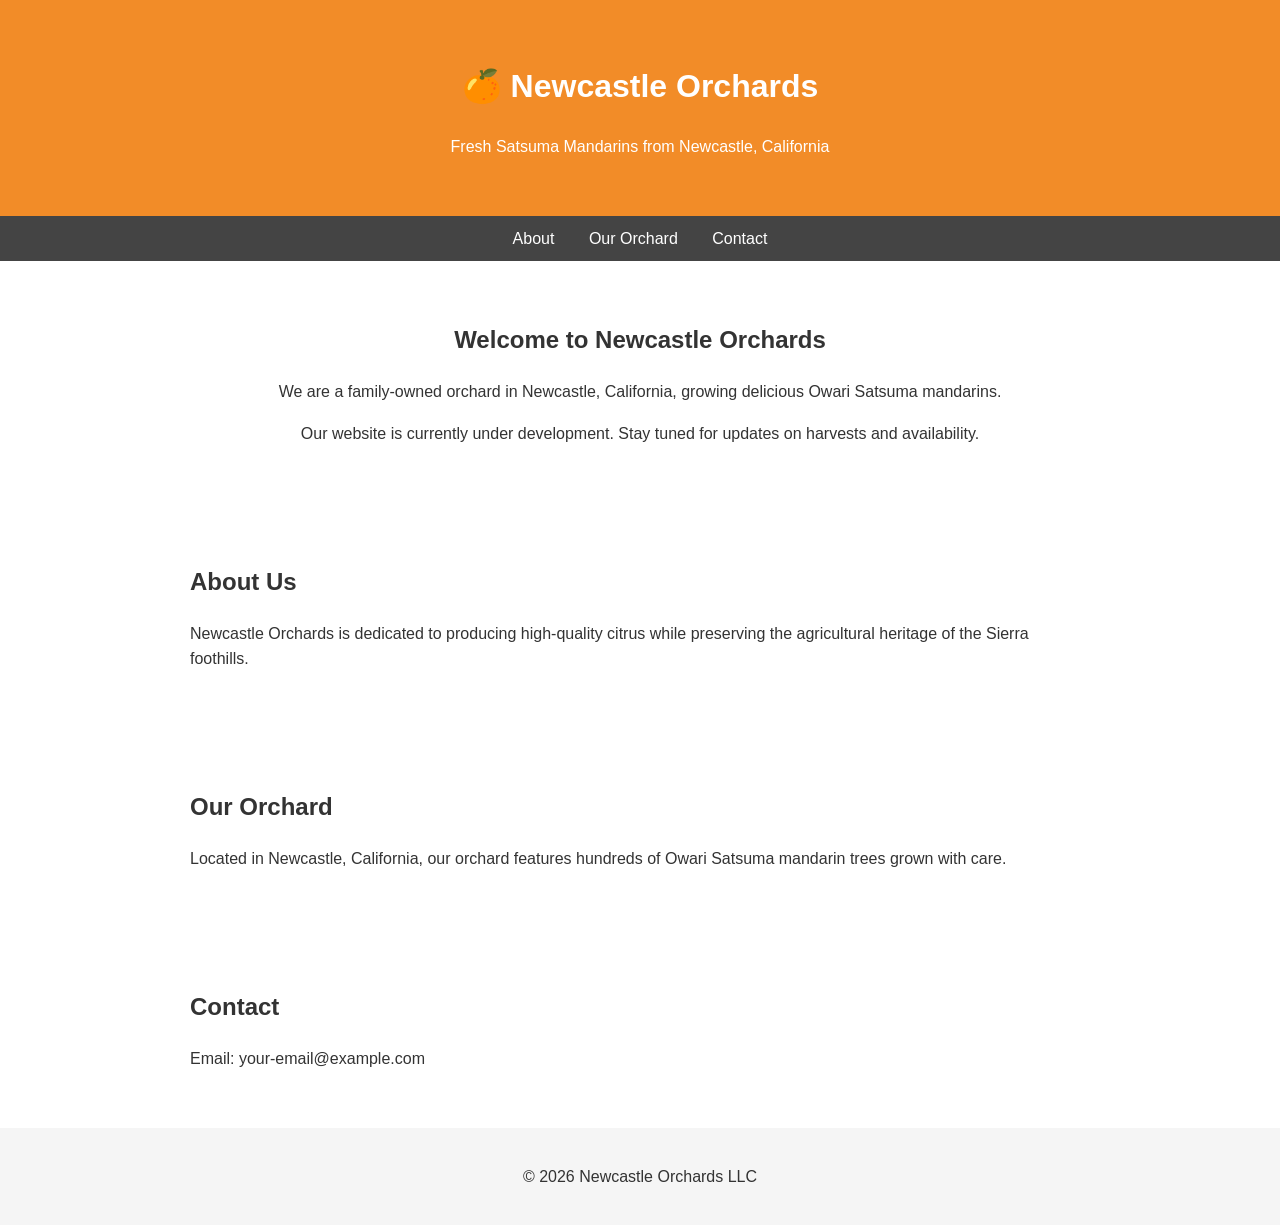
==== index.html @ 072e0626 "Add initial HTML structure for Newcastle Orchards" ====
<!DOCTYPE html>
<html lang="en">
<head>
    <meta charset="UTF-8">
    <meta name="viewport" content="width=device-width, initial-scale=1.0">
    <title>Newcastle Orchards</title>

    <style>
        body {
            font-family: Arial, sans-serif;
            margin: 0;
            line-height: 1.6;
            color: #333;
        }

        header {
            background: #f28c28;
            color: white;
            padding: 40px 20px;
            text-align: center;
        }

        nav {
            background: #444;
            text-align: center;
            padding: 10px;
        }

        nav a {
            color: white;
            text-decoration: none;
            margin: 0 15px;
        }

        section {
            max-width: 900px;
            margin: auto;
            padding: 40px 20px;
        }

        footer {
            background: #f5f5f5;
            text-align: center;
            padding: 20px;
        }

        .hero {
            text-align: center;
        }

        .button {
            display: inline-block;
            background: #f28c28;
            color: white;
            padding: 12px 20px;
            text-decoration: none;
            border-radius: 5px;
        }
    </style>
</head>

<body>

<header>
    <h1>🍊 Newcastle Orchards</h1>
    <p>Fresh Satsuma Mandarins from Newcastle, California</p>
</header>

<nav>
    <a href="#about">About</a>
    <a href="#orchard">Our Orchard</a>
    <a href="#contact">Contact</a>
</nav>

<section class="hero">
    <h2>Welcome to Newcastle Orchards</h2>

    <p>
        We are a family-owned orchard in Newcastle, California,
        growing delicious Owari Satsuma mandarins.
    </p>

    <p>
        Our website is currently under development.
        Stay tuned for updates on harvests and availability.
    </p>
</section>

<section id="about">
    <h2>About Us</h2>

    <p>
        Newcastle Orchards is dedicated to producing high-quality
        citrus while preserving the agricultural heritage of the
        Sierra foothills.
    </p>
</section>

<section id="orchard">
    <h2>Our Orchard</h2>

    <p>
        Located in Newcastle, California, our orchard features
        hundreds of Owari Satsuma mandarin trees grown with care.
    </p>
</section>

<section id="contact">
    <h2>Contact</h2>

    <p>
        Email: your-email@example.com
    </p>
</section>

<footer>
    <p>&copy; 2026 Newcastle Orchards LLC</p>
</footer>

</body>
</html>
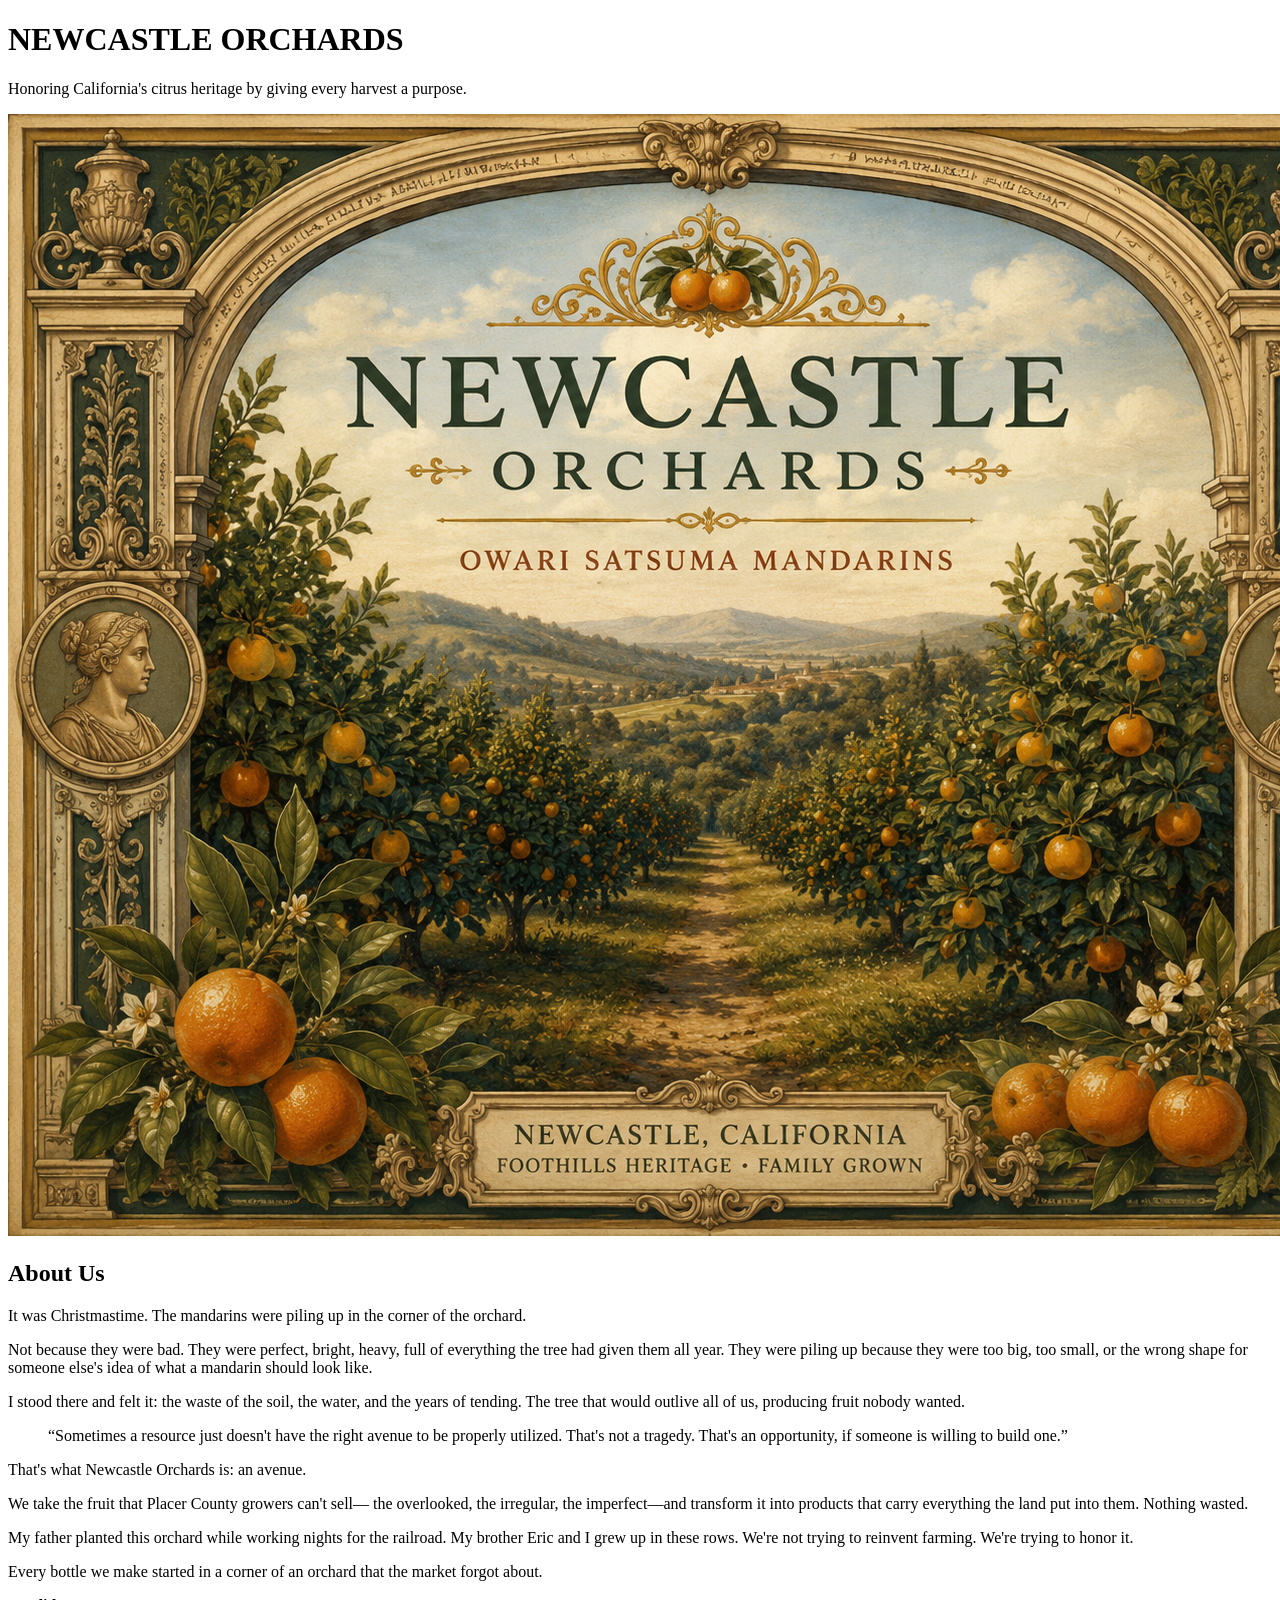
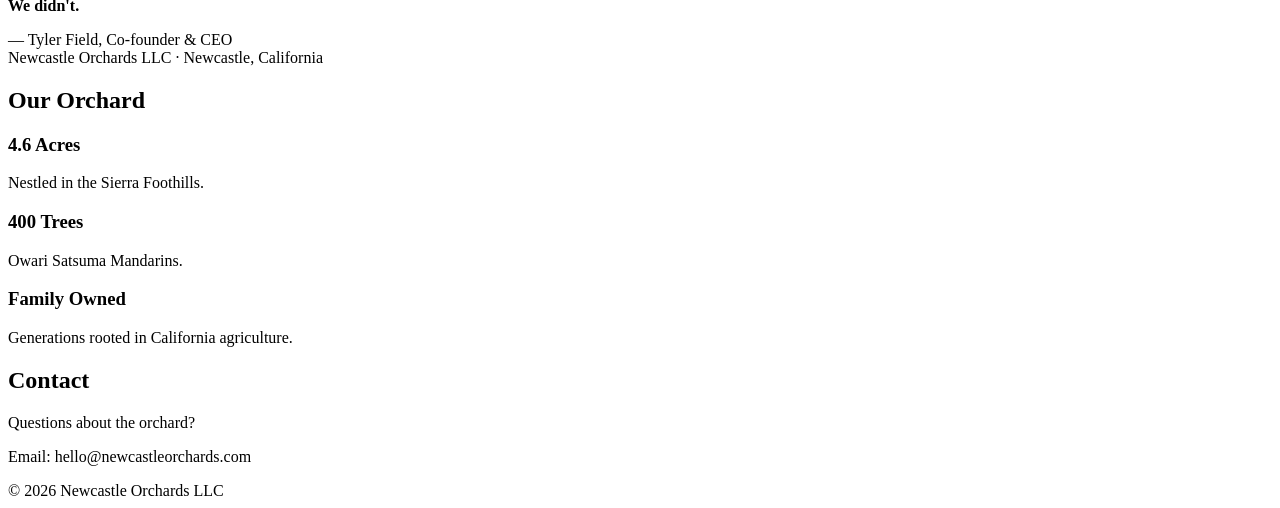
==== commit 9a336468: "Revise index.html for content and layout updates Updated the HTML structure and content for Newcastl" ====
--- a/index.html
+++ b/index.html
@@ -5,116 +5,129 @@
     <meta name="viewport" content="width=device-width, initial-scale=1.0">
     <title>Newcastle Orchards</title>
 
-    <style>
-        body {
-            font-family: Arial, sans-serif;
-            margin: 0;
-            line-height: 1.6;
-            color: #333;
-        }
-
-        header {
-            background: #f28c28;
-            color: white;
-            padding: 40px 20px;
-            text-align: center;
-        }
-
-        nav {
-            background: #444;
-            text-align: center;
-            padding: 10px;
-        }
-
-        nav a {
-            color: white;
-            text-decoration: none;
-            margin: 0 15px;
-        }
-
-        section {
-            max-width: 900px;
-            margin: auto;
-            padding: 40px 20px;
-        }
-
-        footer {
-            background: #f5f5f5;
-            text-align: center;
-            padding: 20px;
-        }
-
-        .hero {
-            text-align: center;
-        }
-
-        .button {
-            display: inline-block;
-            background: #f28c28;
-            color: white;
-            padding: 12px 20px;
-            text-decoration: none;
-            border-radius: 5px;
-        }
-    </style>
+    <link rel="stylesheet" href="style.css">
 </head>
 
 <body>
 
 <header>
-    <h1>🍊 Newcastle Orchards</h1>
-    <p>Fresh Satsuma Mandarins from Newcastle, California</p>
+    <h1>NEWCASTLE ORCHARDS</h1>
+
+    <p>
+        Honoring California's citrus heritage by giving every harvest a purpose.
+    </p>
 </header>
 
-<nav>
-    <a href="#about">About</a>
-    <a href="#orchard">Our Orchard</a>
-    <a href="#contact">Contact</a>
-</nav>
+<section class="hero">
+    <img src="images/hero-art.png"
+         alt="Newcastle Orchards Renaissance artwork">
+</section>
 
-<section class="hero">
-    <h2>Welcome to Newcastle Orchards</h2>
+<section>
+
+    <h2>About Us</h2>
 
     <p>
-        We are a family-owned orchard in Newcastle, California,
-        growing delicious Owari Satsuma mandarins.
+        It was Christmastime. The mandarins were piling up in the corner
+        of the orchard.
     </p>
 
     <p>
-        Our website is currently under development.
-        Stay tuned for updates on harvests and availability.
+        Not because they were bad. They were perfect, bright, heavy,
+        full of everything the tree had given them all year.
+        They were piling up because they were too big, too small,
+        or the wrong shape for someone else's idea of what a mandarin
+        should look like.
     </p>
+
+    <p>
+        I stood there and felt it: the waste of the soil, the water,
+        and the years of tending. The tree that would outlive all of us,
+        producing fruit nobody wanted.
+    </p>
+
+    <blockquote>
+        “Sometimes a resource just doesn't have the right avenue
+        to be properly utilized. That's not a tragedy.
+        That's an opportunity, if someone is willing to build one.”
+    </blockquote>
+
+    <p>
+        That's what Newcastle Orchards is: an avenue.
+    </p>
+
+    <p>
+        We take the fruit that Placer County growers can't sell—
+        the overlooked, the irregular, the imperfect—and transform it
+        into products that carry everything the land put into them.
+        Nothing wasted.
+    </p>
+
+    <p>
+        My father planted this orchard while working nights for
+        the railroad. My brother Eric and I grew up in these rows.
+        We're not trying to reinvent farming.
+        We're trying to honor it.
+    </p>
+
+    <p>
+        Every bottle we make started in a corner of an orchard
+        that the market forgot about.
+    </p>
+
+    <p><strong>We didn't.</strong></p>
+
+    <p>
+        — Tyler Field, Co-founder & CEO<br>
+        Newcastle Orchards LLC · Newcastle, California
+    </p>
+
 </section>
 
-<section id="about">
-    <h2>About Us</h2>
+<section class="facts">
 
-    <p>
-        Newcastle Orchards is dedicated to producing high-quality
-        citrus while preserving the agricultural heritage of the
-        Sierra foothills.
-    </p>
+    <h2>Our Orchard</h2>
+
+    <div class="fact-grid">
+
+        <div>
+            <h3>4.6 Acres</h3>
+            <p>Nestled in the Sierra Foothills.</p>
+        </div>
+
+        <div>
+            <h3>400 Trees</h3>
+            <p>Owari Satsuma Mandarins.</p>
+        </div>
+
+        <div>
+            <h3>Family Owned</h3>
+            <p>Generations rooted in California agriculture.</p>
+        </div>
+
+    </div>
+
 </section>
 
-<section id="orchard">
-    <h2>Our Orchard</h2>
+<section>
 
-    <p>
-        Located in Newcastle, California, our orchard features
-        hundreds of Owari Satsuma mandarin trees grown with care.
-    </p>
-</section>
-
-<section id="contact">
     <h2>Contact</h2>
 
     <p>
-        Email: your-email@example.com
+        Questions about the orchard?
     </p>
+
+    <p>
+        Email:
+        hello@newcastleorchards.com
+    </p>
+
 </section>
 
 <footer>
-    <p>&copy; 2026 Newcastle Orchards LLC</p>
+
+    © 2026 Newcastle Orchards LLC
+
 </footer>
 
 </body>
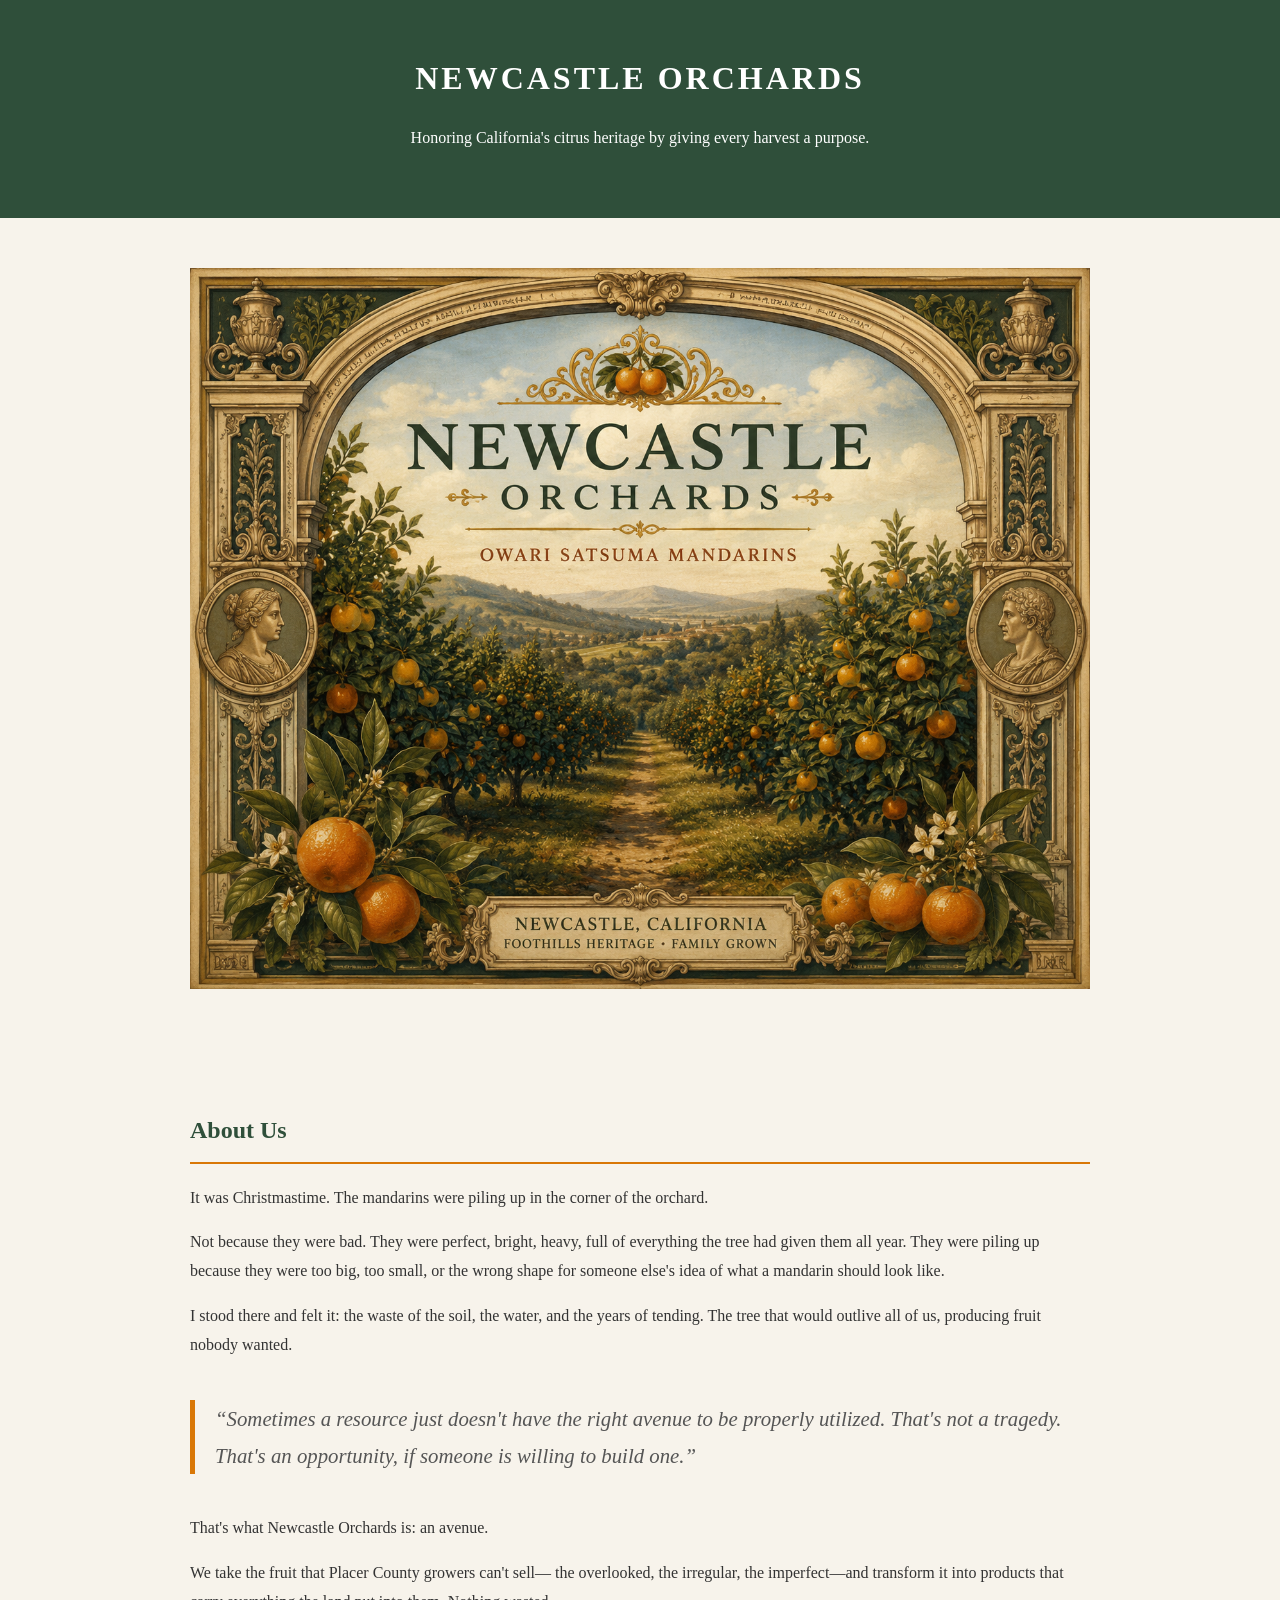
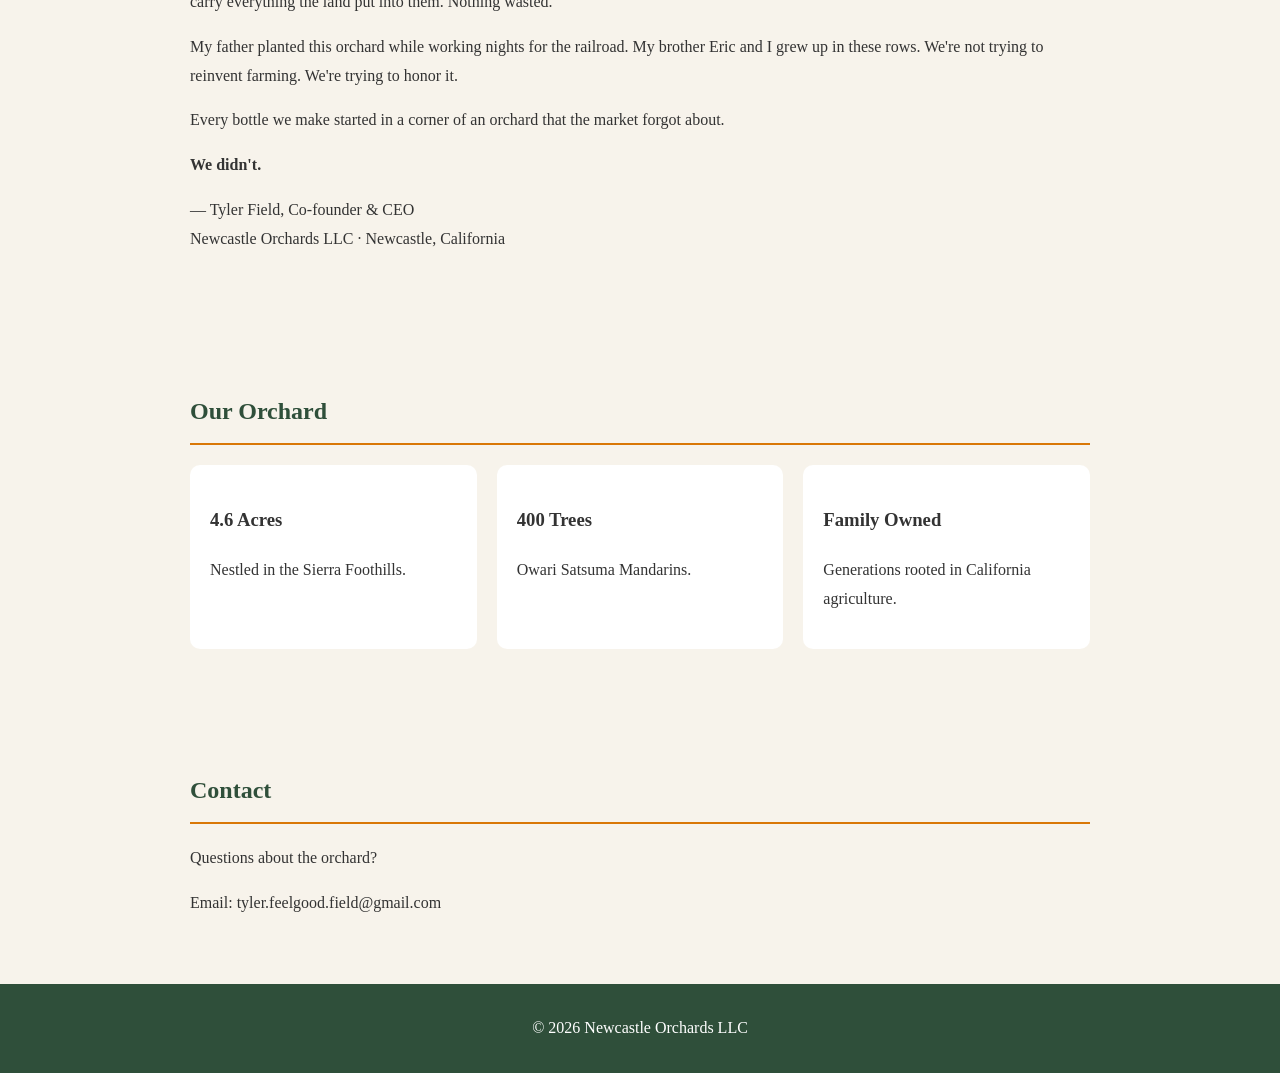
==== commit 66d690a0: "Update email address in index.html" ====
--- a/index.html
+++ b/index.html
@@ -119,7 +119,7 @@
 
     <p>
         Email:
-        hello@newcastleorchards.com
+        tyler.feelgood.field@gmail.com
     </p>
 
 </section>
--- a/style.css
+++ b/style.css
@@ -0,0 +1,72 @@
+body {
+    margin: 0;
+    font-family: Georgia, serif;
+    background: #F7F3EB;
+    color: #333;
+    line-height: 1.8;
+}
+
+header {
+    background: #2F4F3A;
+    color: white;
+    text-align: center;
+    padding: 50px 20px;
+}
+
+header h1 {
+    margin: 0;
+    letter-spacing: 3px;
+}
+
+.hero img {
+    width: 100%;
+    display: block;
+}
+
+section {
+    max-width: 900px;
+    margin: auto;
+    padding: 50px 25px;
+}
+
+h2 {
+    color: #2F4F3A;
+    border-bottom: 2px solid #D97706;
+    padding-bottom: 10px;
+}
+
+blockquote {
+    font-style: italic;
+    font-size: 1.3em;
+    border-left: 5px solid #D97706;
+    padding-left: 20px;
+    margin: 40px 0;
+    color: #555;
+}
+
+.fact-grid {
+    display: flex;
+    gap: 20px;
+    flex-wrap: wrap;
+}
+
+.fact-grid div {
+    flex: 1;
+    min-width: 200px;
+    background: white;
+    padding: 20px;
+    border-radius: 10px;
+}
+
+footer {
+    text-align: center;
+    padding: 30px;
+    background: #2F4F3A;
+    color: white;
+}
+
+@media (max-width: 700px) {
+    .fact-grid {
+        flex-direction: column;
+    }
+}
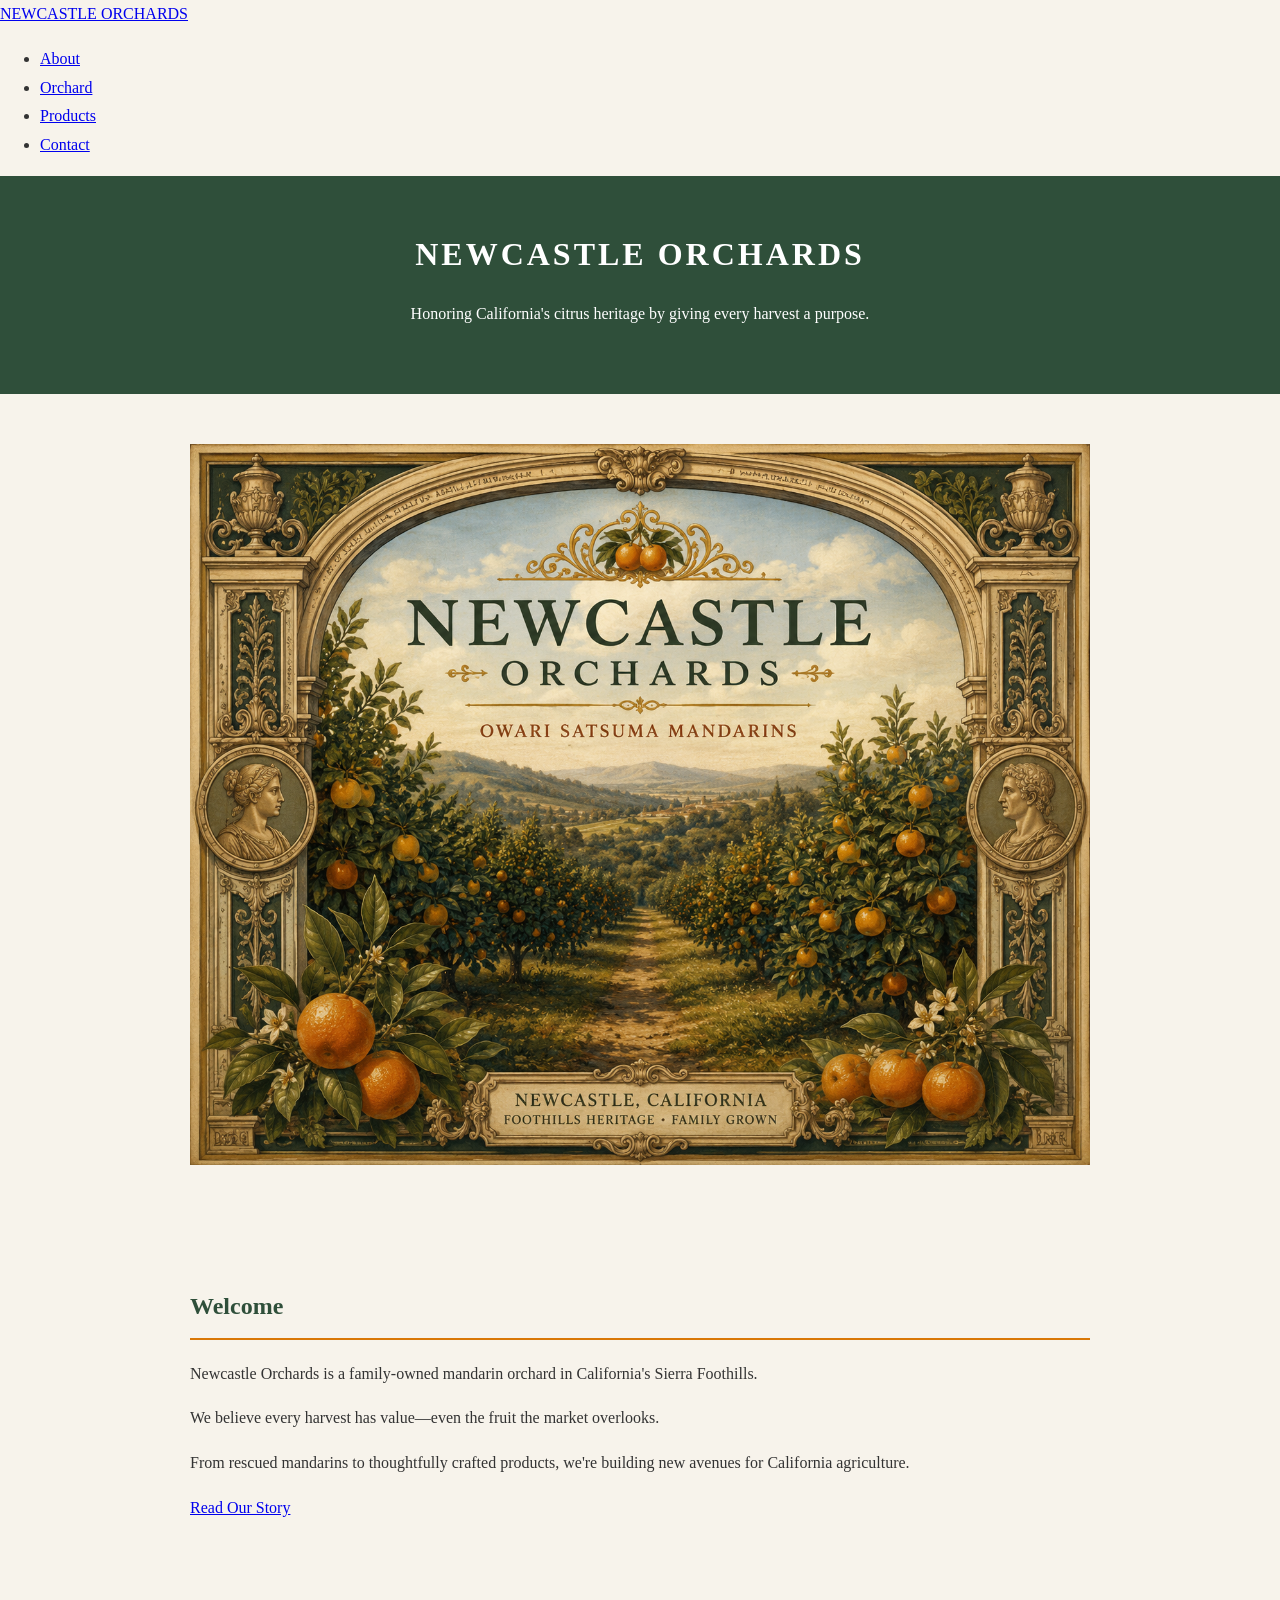
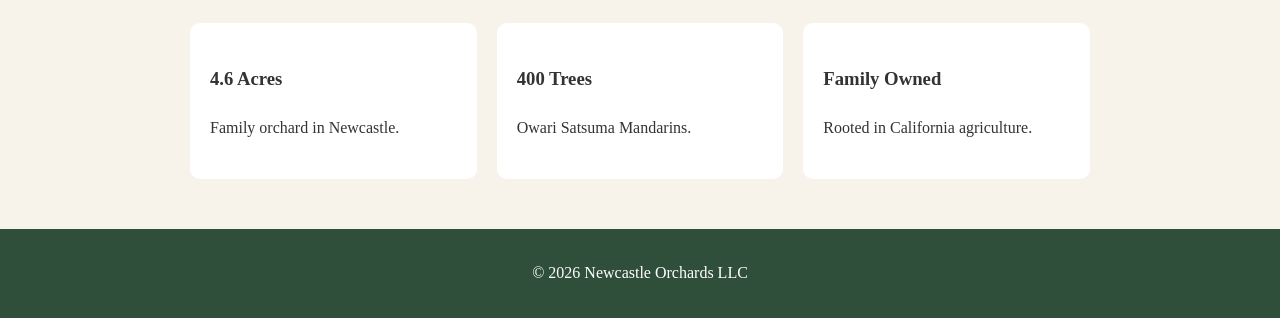
==== commit ffa7b98e: "Revise index.html with new content and layout Updated content and structure of the index.html file, " ====
--- a/index.html
+++ b/index.html
@@ -10,6 +10,19 @@
 
 <body>
 
+<nav>
+    <div class="logo">
+        <a href="index.html">NEWCASTLE ORCHARDS</a>
+    </div>
+
+    <ul>
+        <li><a href="about.html">About</a></li>
+        <li><a href="orchard.html">Orchard</a></li>
+        <li><a href="products.html">Products</a></li>
+        <li><a href="contact.html">Contact</a></li>
+    </ul>
+</nav>
+
 <header>
     <h1>NEWCASTLE ORCHARDS</h1>
 
@@ -20,79 +33,39 @@
 
 <section class="hero">
     <img src="images/hero-art.png"
-         alt="Newcastle Orchards Renaissance artwork">
+         alt="Newcastle Orchards artwork">
 </section>
 
 <section>
 
-    <h2>About Us</h2>
+    <h2>Welcome</h2>
 
     <p>
-        It was Christmastime. The mandarins were piling up in the corner
-        of the orchard.
+        Newcastle Orchards is a family-owned mandarin orchard in California's Sierra Foothills.
     </p>
 
     <p>
-        Not because they were bad. They were perfect, bright, heavy,
-        full of everything the tree had given them all year.
-        They were piling up because they were too big, too small,
-        or the wrong shape for someone else's idea of what a mandarin
-        should look like.
+        We believe every harvest has value—even the fruit the market overlooks.
     </p>
 
     <p>
-        I stood there and felt it: the waste of the soil, the water,
-        and the years of tending. The tree that would outlive all of us,
-        producing fruit nobody wanted.
+        From rescued mandarins to thoughtfully crafted products, we're building
+        new avenues for California agriculture.
     </p>
 
-    <blockquote>
-        “Sometimes a resource just doesn't have the right avenue
-        to be properly utilized. That's not a tragedy.
-        That's an opportunity, if someone is willing to build one.”
-    </blockquote>
-
-    <p>
-        That's what Newcastle Orchards is: an avenue.
-    </p>
-
-    <p>
-        We take the fruit that Placer County growers can't sell—
-        the overlooked, the irregular, the imperfect—and transform it
-        into products that carry everything the land put into them.
-        Nothing wasted.
-    </p>
-
-    <p>
-        My father planted this orchard while working nights for
-        the railroad. My brother Eric and I grew up in these rows.
-        We're not trying to reinvent farming.
-        We're trying to honor it.
-    </p>
-
-    <p>
-        Every bottle we make started in a corner of an orchard
-        that the market forgot about.
-    </p>
-
-    <p><strong>We didn't.</strong></p>
-
-    <p>
-        — Tyler Field, Co-founder & CEO<br>
-        Newcastle Orchards LLC · Newcastle, California
-    </p>
+    <a class="button" href="about.html">
+        Read Our Story
+    </a>
 
 </section>
 
 <section class="facts">
 
-    <h2>Our Orchard</h2>
-
     <div class="fact-grid">
 
         <div>
             <h3>4.6 Acres</h3>
-            <p>Nestled in the Sierra Foothills.</p>
+            <p>Family orchard in Newcastle.</p>
         </div>
 
         <div>
@@ -102,32 +75,15 @@
 
         <div>
             <h3>Family Owned</h3>
-            <p>Generations rooted in California agriculture.</p>
+            <p>Rooted in California agriculture.</p>
         </div>
 
     </div>
 
 </section>
 
-<section>
-
-    <h2>Contact</h2>
-
-    <p>
-        Questions about the orchard?
-    </p>
-
-    <p>
-        Email:
-        tyler.feelgood.field@gmail.com
-    </p>
-
-</section>
-
 <footer>
-
     © 2026 Newcastle Orchards LLC
-
 </footer>
 
 </body>
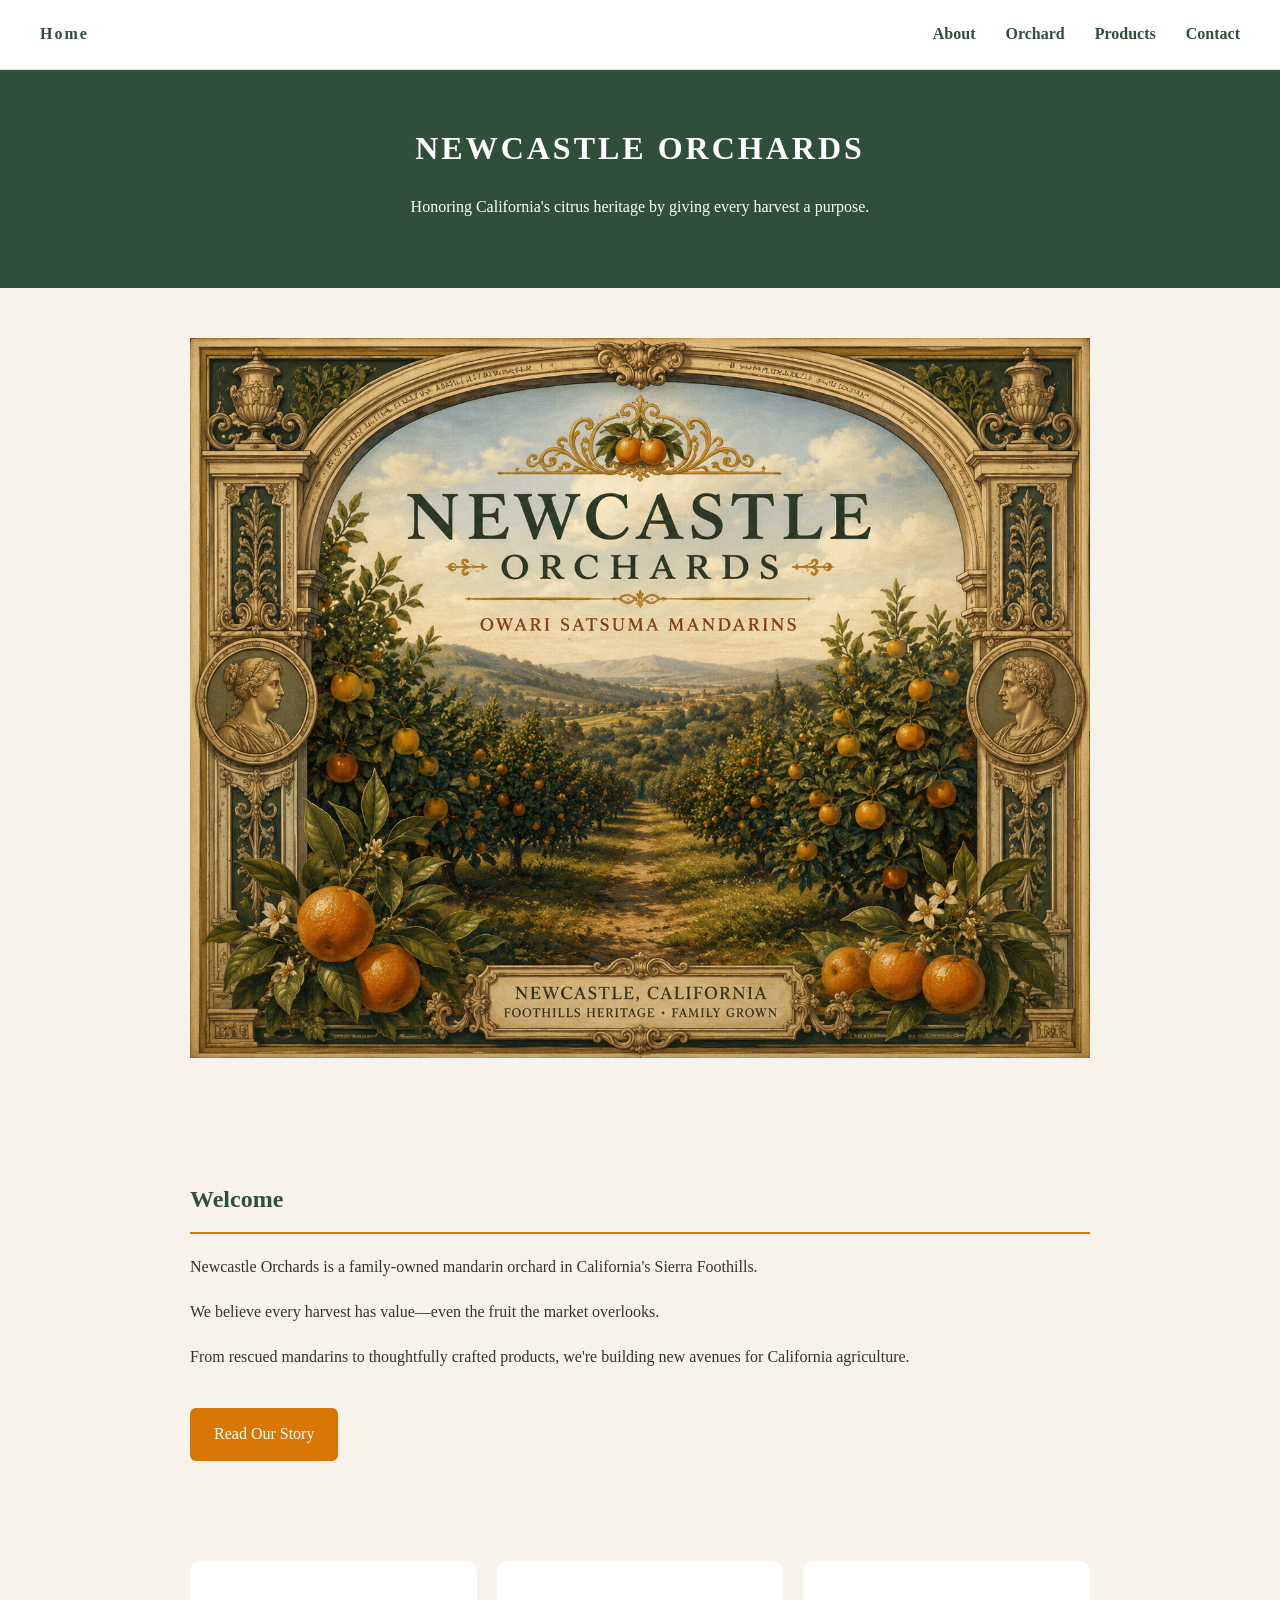
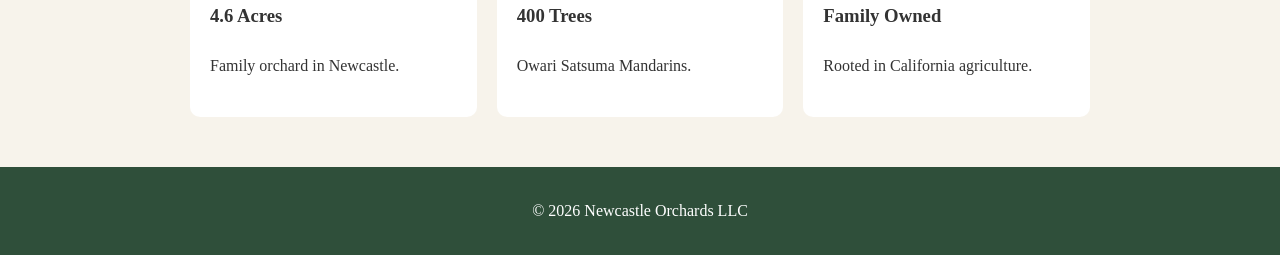
==== commit b5af531f: "Change link text from 'NEWCASTLE ORCHARDS' to 'Home'" ====
--- a/index.html
+++ b/index.html
@@ -12,7 +12,7 @@
 
 <nav>
     <div class="logo">
-        <a href="index.html">NEWCASTLE ORCHARDS</a>
+        <a href="index.html">Home</a>
     </div>
 
     <ul>
--- a/style.css
+++ b/style.css
@@ -70,3 +70,65 @@
         flex-direction: column;
     }
 }
+
+nav {
+    background: white;
+    padding: 20px 40px;
+
+    display: flex;
+    justify-content: space-between;
+    align-items: center;
+
+    border-bottom: 1px solid #ddd;
+}
+
+nav ul {
+    list-style: none;
+
+    display: flex;
+    gap: 30px;
+
+    margin: 0;
+    padding: 0;
+}
+
+nav a {
+    text-decoration: none;
+    color: #2F4F3A;
+    font-weight: bold;
+}
+
+.logo a {
+    letter-spacing: 2px;
+}
+
+.button {
+    display: inline-block;
+
+    margin-top: 20px;
+    padding: 12px 24px;
+
+    background: #D97706;
+    color: white;
+
+    text-decoration: none;
+    border-radius: 6px;
+}
+
+.button:hover {
+    opacity: 0.9;
+}
+
+@media (max-width: 700px) {
+
+    nav {
+        flex-direction: column;
+        gap: 20px;
+    }
+
+    nav ul {
+        flex-wrap: wrap;
+        justify-content: center;
+    }
+
+}
